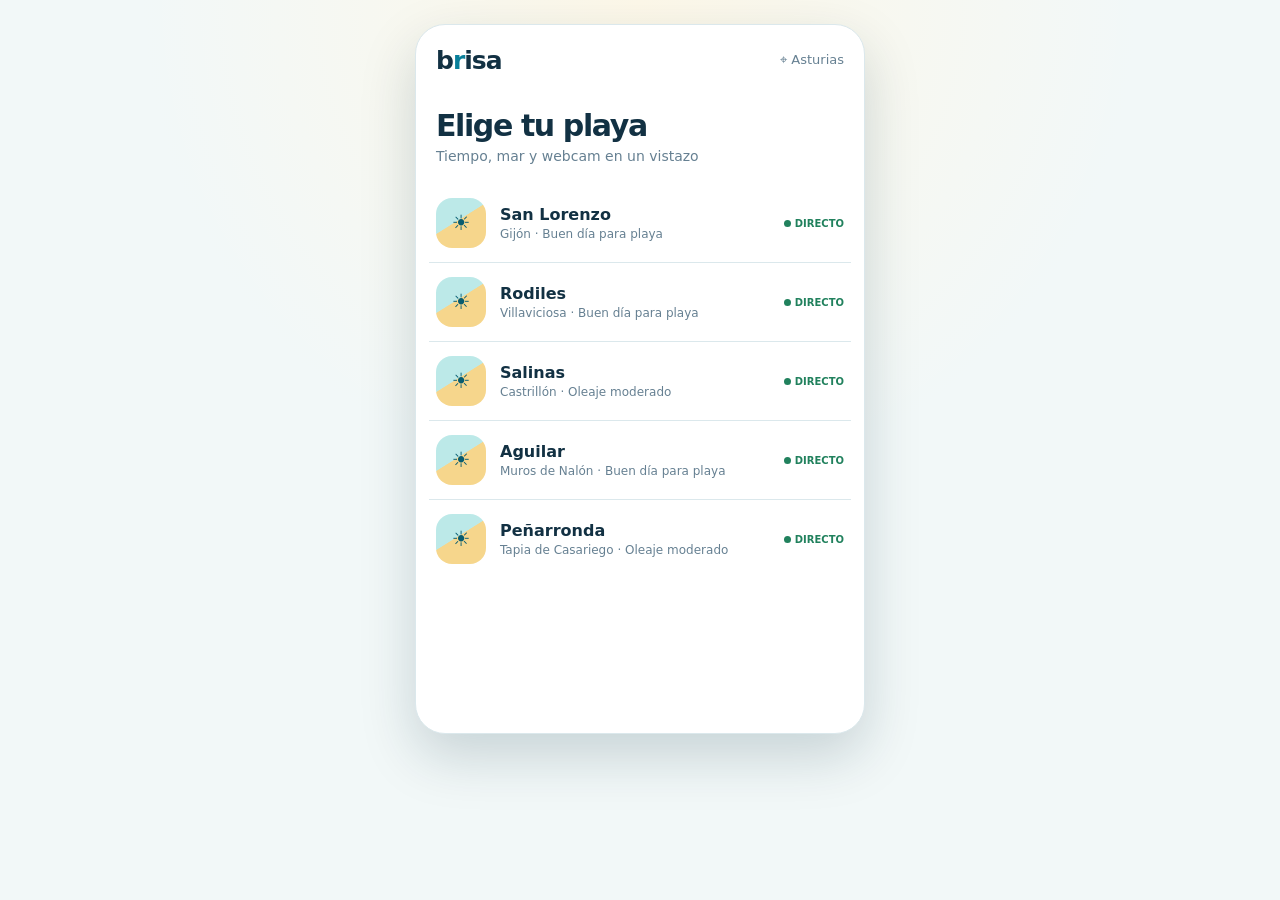
==== index.html @ 58b227d9 "Cargar cabecera sin fotos" ====
<!doctype html>
<html lang="es">
  <head>
    <meta charset="UTF-8" />
    <meta name="viewport" content="width=device-width, initial-scale=1" />
    <meta name="theme-color" content="#087f9a" />
    <title>Brisa · Playas de Asturias</title>
    <link rel="manifest" href="manifest.webmanifest" />
    <link rel="stylesheet" href="styles.css" />
    <link rel="stylesheet" href="hero-clean.css" />
    <link rel="stylesheet" href="hourly.css" />
    <link rel="stylesheet" href="daily.css" />
    <link rel="stylesheet" href="sunset.css" />
    <link rel="stylesheet" href="food.css" />
    <link rel="stylesheet" href="tides.css" />
    <link rel="stylesheet" href="surf-forecast.css" />
  </head>
  <body>
    <main class="app-shell">
      <header class="topbar">
        <a class="brand" href="#/playas" aria-label="Brisa, inicio">b<span>r</span>isa</a>
        <p>⌖ Asturias</p>
      </header>
      <div id="app" aria-live="polite"></div>
    </main>
    <script src="app.js"></script>
  </body>
</html>
---- styles.css ----
:root{color-scheme:light dark;--ink:light-dark(#123143,#e9f5fa);--muted:light-dark(#668092,#a9bfca);--paper:light-dark(#fff,#102431);--soft:light-dark(#f2f8f8,#17313d);--line:light-dark(#dbe8ec,#294755);--sea:#087f9a;--deep:#05677c;--sand:#f5d384;--success:#21815d;--caution:#a96516;font-family:ui-rounded,"SF Pro Rounded",system-ui,sans-serif;color:var(--ink);background:var(--soft)}*{box-sizing:border-box}body{margin:0;min-height:100dvh;padding:24px;background:radial-gradient(circle at top,light-dark(#fdf8e9,#18313d),transparent 45%),var(--soft)}button,a{font:inherit}.app-shell{width:min(100%,450px);min-height:710px;margin:auto;overflow:hidden;border:1px solid var(--line);border-radius:30px;background:var(--paper);box-shadow:0 22px 55px rgba(5,46,60,.18)}.topbar{height:70px;padding:0 20px;display:flex;align-items:center;justify-content:space-between}.brand{color:var(--ink);font-size:25px;font-weight:760;letter-spacing:-1px;text-decoration:none}.brand span{color:var(--sea)}.topbar p{margin:0;color:var(--muted);font-size:13px}.screen-heading{padding:16px 20px 10px}h1{margin:0;font-size:30px;letter-spacing:-1.4px;line-height:1}.screen-heading p{margin:7px 0 0;color:var(--muted);font-size:14px}.beach-list{padding:10px 13px 26px}.beach-row{display:grid;grid-template-columns:52px 1fr auto;gap:12px;align-items:center;width:100%;padding:14px 7px;color:var(--ink);background:transparent;border:0;border-bottom:1px solid var(--line);cursor:pointer;text-align:left}.beach-row:last-child{border:0}.beach-symbol{display:grid;width:50px;height:50px;place-items:center;border-radius:16px;color:#075c70;background:linear-gradient(148deg,#bce9e8 0 44%,#f6d68c 45%);font-size:21px}.beach-name{display:block;font-size:16px;font-weight:690}.beach-meta{display:block;margin-top:3px;color:var(--muted);font-size:12px}.live{color:var(--success);font-size:10px;font-weight:750;white-space:nowrap}.live:before{content:"";display:inline-block;width:7px;height:7px;margin-right:4px;border-radius:50%;background:var(--success)}.back{margin:4px 0 0;padding:11px 18px 6px;border:0;color:var(--sea);background:transparent;font-size:14px;font-weight:650;cursor:pointer}.hero{position:relative;min-height:230px;padding:18px 20px;overflow:hidden;background:linear-gradient(155deg,#9edbe3,#ddf3ef 53%,#f8e0a2 54%)}.hero:after{content:"";position:absolute;top:65px;left:39px;width:205px;height:42px;border-radius:50%;background:rgba(255,255,255,.78);box-shadow:115px 14px 0 rgba(255,255,255,.55)}.eyebrow,.hero h1,.status{position:relative;z-index:1}.eyebrow{margin:0 0 8px;color:var(--deep);font-size:12px;font-weight:750;letter-spacing:.3px}.status{display:inline-flex;align-items:center;gap:7px;margin-top:103px;padding:9px 12px;border-radius:99px;color:var(--ink);background:rgba(255,255,255,.9);font-size:13px;font-weight:670}.status:before{content:"";width:8px;height:8px;border-radius:50%;background:var(--success)}.status.caution:before{background:var(--caution)}.details{padding:17px 19px 29px}.webcam-link{display:block;padding:16px;border-radius:16px;color:#fff;background:linear-gradient(130deg,var(--sea),#1297ac);font-size:16px;font-weight:750;text-align:center;text-decoration:none;box-shadow:0 8px 18px rgba(8,127,154,.22)}.source-note{margin:8px 0 19px;color:var(--muted);font-size:11px;text-align:center}.quick-note{display:flex;gap:10px;align-items:flex-start;padding:13px;margin:0 0 20px;border-radius:15px;background:var(--soft);font-size:13px;line-height:1.35}.quick-note span{color:var(--sea);font-size:17px}.quick-note strong{display:block;margin-bottom:2px}.section-label{margin:0 0 9px;color:var(--muted);font-size:12px;font-weight:750;letter-spacing:.3px}.metrics{display:grid;grid-template-columns:repeat(2,1fr);border-top:1px solid var(--line);border-left:1px solid var(--line)}.metric{padding:13px;border-right:1px solid var(--line);border-bottom:1px solid var(--line)}.metric strong{display:block;font-size:17px;font-weight:700}.metric span{display:block;margin-top:3px;color:var(--muted);font-size:12px}.forecast{display:grid;grid-template-columns:repeat(4,1fr);overflow:hidden;margin-top:21px;border:1px solid var(--line);border-radius:16px}.hour{padding:12px 6px;border-right:1px solid var(--line);text-align:center}.hour:last-child{border:0}.hour time{display:block;color:var(--muted);font-size:11px}.hour b{display:block;margin:7px 0 4px;font-size:19px}.hour small{display:block;color:var(--muted);font-size:11px}.surf{margin-top:21px;padding:15px;border-radius:18px;background:linear-gradient(135deg,#075e75,#0b8ca1);color:#fff}.surf .section-label{color:#cceff1}.surf-grid{display:grid;grid-template-columns:repeat(3,1fr);gap:8px}.surf-grid strong{display:block;font-size:16px}.surf-grid span{display:block;margin-top:2px;font-size:11px;color:#d2f0f2}.surf p{margin:13px 0 0;font-size:12px;color:#e2f8f7}.practical{display:flex;flex-wrap:wrap;gap:7px;margin-top:20px}.practical span{padding:7px 9px;border-radius:99px;background:var(--soft);color:var(--muted);font-size:12px}.update{margin:18px 0 0;color:var(--muted);font-size:11px;text-align:center}@media(max-width:480px){body{padding:0}.app-shell{min-height:100dvh;border:0;border-radius:0;box-shadow:none}}
---- hero-clean.css ----
.hero{min-height:150px;padding:20px;color:#123143;background:linear-gradient(145deg,#c6e9e9,#edf4e5 68%,#f8e4bc)}
.hero:after{display:none}
.hero h1{font-size:32px}
.hero .status{margin-top:27px;color:#123143}
---- hourly.css ----
.forecast{display:flex;overflow-x:auto;overscroll-behavior-x:contain;margin:0 -1px;border:1px solid var(--line);border-radius:18px;scroll-snap-type:x mandatory;background:linear-gradient(135deg,#167b99,#48acc1);scrollbar-width:none}.forecast::-webkit-scrollbar{display:none}.hour{flex:0 0 69px;padding:13px 7px 12px;border-right:1px solid rgba(255,255,255,.22);text-align:center;scroll-snap-align:start}.hour:last-child{border:0}.hour time{display:block;color:#dcf7fb;font-size:11px;font-weight:700}.hour i{display:block;margin:9px 0 5px;color:#fff;font-size:21px;font-style:normal;line-height:1}.hour b{display:block;margin:0 0 5px;color:#fff;font-size:19px}.hour small{display:block;color:#d8f2f6;font-size:10px;white-space:nowrap}
---- daily.css ----
.daily-card{margin-top:18px;padding:16px 17px 12px;border-radius:19px;color:#f1fbff;background:linear-gradient(155deg,#1c5879,#123f67 72%,#102f55);box-shadow:0 10px 22px rgba(14,55,88,.16)}
.daily-heading{display:flex;align-items:center;gap:8px;padding-bottom:11px;border-bottom:1px solid rgba(255,255,255,.18)}
.daily-heading>span{color:#a9e2f2;font-size:17px}
.daily-heading h2{margin:0;font-size:13px;font-weight:750;letter-spacing:.2px}
.daily-list{min-height:48px}
.daily-row{display:grid;grid-template-columns:minmax(61px,1.1fr) 41px 29px minmax(70px,1.5fr) 29px;gap:5px;align-items:center;min-height:54px;border-bottom:1px solid rgba(255,255,255,.13)}
.daily-row:last-child{border-bottom:0}
.daily-day{overflow:hidden;font-size:13px;font-weight:690;text-overflow:ellipsis;white-space:nowrap;text-transform:capitalize}
.daily-sky{display:grid;justify-items:center;line-height:1}
.daily-icon{height:23px;color:#f9d687;font-size:20px;line-height:23px}
.daily-sky small{color:#9cdbf3;font-size:9px;font-weight:700}
.daily-low,.daily-high{font-size:15px;font-weight:690;text-align:center}
.daily-low{color:#b9d8e9}
.daily-track{position:relative;height:5px;border-radius:99px;background:rgba(255,255,255,.21)}
.daily-range{position:absolute;top:0;height:5px;border-radius:99px;background:linear-gradient(90deg,#8ccef3,#9ae7d4 48%,#ffdb81)}
.daily-source{margin:10px 0 0;color:#b9d9e8;font-size:10px;line-height:1.3}
.daily-source a{color:#e5f9ff;text-decoration:underline}
---- sunset.css ----
.sunset-card{margin-top:21px;padding:18px;border-radius:19px;color:#fff;background:linear-gradient(140deg,#293b69 0%,#a15f72 52%,#eaa56b 100%);box-shadow:0 10px 24px rgba(65,58,87,.17)}
.sunset-head{display:flex;align-items:center;gap:12px}.sunset-icon{display:grid;place-items:center;width:48px;height:48px;border-radius:15px;background:rgba(255,255,255,.17);color:#ffd59a;font-size:35px;line-height:1}.sunset-head small{display:block;color:#ffe7da;font-size:11px;font-weight:750;letter-spacing:.5px}.sunset-head strong{display:block;margin-top:2px;font-size:29px;line-height:1.1}
.sunset-outlook{display:flex;align-items:baseline;justify-content:space-between;gap:10px;margin-top:18px}.sunset-outlook strong{font-size:17px}.sunset-outlook span{font-size:12px;text-align:right;color:#fff0dd}.sunset-meter{height:7px;margin-top:11px;border-radius:99px;background:rgba(255,255,255,.25)}.sunset-meter span{display:block;height:100%;border-radius:99px;background:#ffe5a8}.sunset-meter .baja{width:25%}.sunset-meter .media{width:60%}.sunset-meter .alta{width:92%}.sunset-card p{margin:12px 0 0;font-size:12px;line-height:1.45;color:#fff9f1}.sunset-source{display:block;margin-top:10px;color:#ffeadf;font-size:10px}.sunset-source a{color:inherit;text-decoration:underline}
---- food.css ----
.food-section{margin-top:24px}.food-heading{display:flex;align-items:end;justify-content:space-between;gap:12px;margin-bottom:13px}.food-heading .section-label{margin-bottom:5px}.food-heading h2{margin:0;font-size:22px;line-height:1.08;letter-spacing:-.7px}.food-heading>span{display:grid;flex:none;place-items:center;min-width:29px;height:29px;padding:0 7px;border-radius:10px;color:#075e75;background:#dff2f3;font-size:13px;font-weight:750}.food-list{display:grid;gap:10px}.food-card{display:flex;gap:13px;padding:15px;border:1px solid var(--line);border-radius:18px;background:var(--paper);box-shadow:0 5px 16px rgba(5,46,60,.055)}.food-icon{display:grid;flex:none;place-items:center;width:45px;height:45px;border-radius:14px;color:#9a5a34;background:linear-gradient(135deg,#fff3d0,#f9c6a4);font-size:23px}.food-card:nth-child(3n+2) .food-icon{color:#087f9a;background:linear-gradient(135deg,#daf3f0,#b4e1e9)}.food-card:nth-child(3n) .food-icon{color:#7d6292;background:linear-gradient(135deg,#f3e8f7,#e1d4f1)}.food-content{min-width:0;flex:1}.food-kind{color:var(--sea);font-size:10px;font-weight:750;letter-spacing:.45px;text-transform:uppercase}.food-card h3{margin:3px 0 1px;font-size:17px;line-height:1.2}.food-place{margin:0;color:var(--muted);font-size:12px}.food-detail{margin:9px 0 12px;font-size:12px;line-height:1.4}.food-card a{display:inline-flex;align-items:center;min-height:34px;padding:7px 12px;border-radius:999px;color:#fff;background:var(--sea);font-size:12px;font-weight:750;text-decoration:none}.food-card a:focus-visible{outline:3px solid var(--sand);outline-offset:2px}.food-note{margin:11px 1px 0;color:var(--muted);font-size:11px;line-height:1.4}
---- tides.css ----
.tide-card{margin-top:22px;padding:17px;border:1px solid #c9e5ea;border-radius:19px;background:linear-gradient(150deg,#f1fcfb,#e7f3f6);color:#123143}.tide-heading{display:flex;align-items:center;gap:11px}.tide-heading>span{display:grid;place-items:center;width:45px;height:45px;border-radius:14px;color:#fff;background:#087f9a;font-size:29px;line-height:1}.tide-heading .section-label{margin:0 0 3px;color:#3e7f8e}.tide-heading h2{margin:0;font-size:21px;line-height:1.1;letter-spacing:-.6px}.tide-events{display:grid;grid-template-columns:repeat(2,minmax(0,1fr));gap:8px;margin-top:16px;color:#467887;font-size:12px}.tide-event{position:relative;display:grid;grid-template-columns:20px 1fr;align-items:center;column-gap:5px;min-height:68px;padding:10px;border:1px solid #d3e9ed;border-radius:14px;background:#fff}.tide-event.next{border-color:#58b0c0;box-shadow:0 0 0 1px #58b0c0}.tide-arrow{grid-row:1/3;color:#087f9a;font-size:23px;font-weight:800;line-height:1}.tide-event strong{grid-column:2;color:#123143;font-size:20px;line-height:1.1}.tide-event small{position:absolute;top:7px;right:8px;color:#087f9a;font-size:9px;font-weight:750}.water-row{display:flex;align-items:center;justify-content:space-between;gap:12px;margin-top:14px;padding:13px 2px 11px;border-top:1px solid #c9e5ea}.water-row>span{font-size:14px;font-weight:700}.water-row>span small{display:block;margin-top:2px;color:#668092;font-size:11px;font-weight:400}.water-row strong{white-space:nowrap;color:#087f9a;font-size:28px;letter-spacing:-1px}.water-row strong small{font-size:14px}.tide-source{margin:5px 1px 0;color:#668092;font-size:10px;line-height:1.4}.tide-source a{color:#05677c;text-decoration:underline}@media(prefers-color-scheme:dark){.tide-card{border-color:#345763;background:linear-gradient(150deg,#173943,#1d3544);color:#e9f5fa}.tide-event{border-color:#345763;background:#102431}.tide-event strong{color:#e9f5fa}.water-row{border-color:#345763}.tide-source{color:#a9bfca}.tide-source a{color:#8dd6e2}}
---- surf-forecast.css ----
.surf-panel{margin-top:22px;padding:18px 0 16px;border-radius:20px;color:#fff;background:linear-gradient(150deg,#063f57,#087f9a 68%,#18a6b7);box-shadow:0 12px 24px rgba(3,76,98,.18);overflow:hidden}.surf-top,.surf-main,.surf-chart-label,.surf-note{margin-left:17px;margin-right:17px}.surf-top{display:flex;justify-content:space-between;align-items:center}.surf-top .section-label{margin:0 0 4px;color:#bcebf0}.surf-top h2{margin:0;font-size:22px;line-height:1.1;letter-spacing:-.6px}.surf-top>span{font-size:37px;line-height:1;color:#bcebf0}.surf-main{display:flex;align-items:end;justify-content:space-between;gap:12px;margin-top:18px}.surf-main>div:first-child>strong{display:block;font-size:42px;line-height:1;letter-spacing:-2px;white-space:nowrap}.surf-main>div:first-child>small{display:block;margin-top:5px;color:#d6f2f5;font-size:11px}.surf-facts{display:grid;gap:4px;min-width:128px}.surf-facts span{display:flex;justify-content:space-between;gap:9px;color:#c9edf0;font-size:11px}.surf-facts strong{color:#fff;font-size:11px}.surf-chart-label{margin-top:22px;margin-bottom:9px;color:#c9edf0;font-size:10px;font-weight:750;letter-spacing:.3px}.surf-hours{display:flex;gap:3px;min-height:118px;padding:0 13px 8px;overflow-x:auto;overscroll-behavior-x:contain;scroll-snap-type:x proximity;scrollbar-width:none}.surf-hours::-webkit-scrollbar{display:none}.surf-hour{display:flex;flex:0 0 46px;flex-direction:column;align-items:center;justify-content:end;gap:5px;padding:7px 3px;color:#d8f2f5;border:1px solid transparent;border-radius:12px;background:transparent;cursor:pointer;scroll-snap-align:center}.surf-hour.selected{border-color:rgba(255,255,255,.45);background:rgba(255,255,255,.16)}.surf-hour time{font-size:10px}.surf-bar{display:flex;align-items:end;justify-content:center;width:28px;height:64px}.surf-bar>span{display:block;width:18px;min-height:12px;border-radius:6px 6px 3px 3px;background:linear-gradient(#a8f1e7,#54cbd7)}.surf-hour.selected .surf-bar>span{background:linear-gradient(#ffeab6,#ffb76c)}.surf-hour strong{font-size:11px}.surf-hour:focus-visible{outline:2px solid #ffeab6;outline-offset:2px}.surf-note{margin-top:9px;margin-bottom:0;color:#d2edf0;font-size:10px;line-height:1.4}.surf-note a{color:#fff;text-decoration:underline}
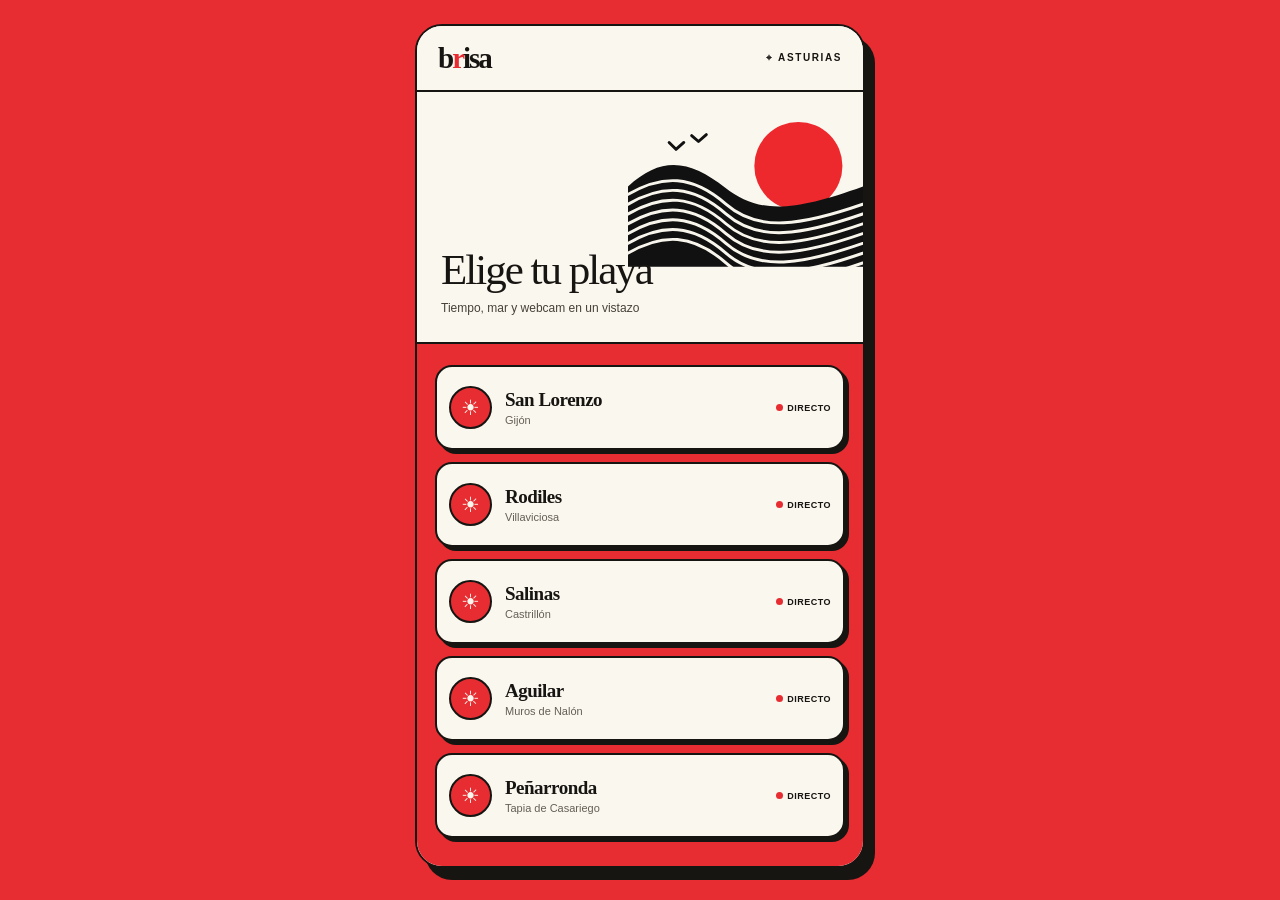
==== commit c430ac0d: "Aplicar nuevo tema de Brisa" ====
--- a/index.html
+++ b/index.html
@@ -3,7 +3,7 @@
   <head>
     <meta charset="UTF-8" />
     <meta name="viewport" content="width=device-width, initial-scale=1" />
-    <meta name="theme-color" content="#087f9a" />
+    <meta name="theme-color" content="#faf7ee" />
     <title>Brisa · Playas de Asturias</title>
     <link rel="manifest" href="manifest.webmanifest" />
     <link rel="stylesheet" href="styles.css" />
@@ -14,6 +14,7 @@
     <link rel="stylesheet" href="food.css" />
     <link rel="stylesheet" href="tides.css" />
     <link rel="stylesheet" href="surf-forecast.css" />
+    <link rel="stylesheet" href="editorial.css" />
   </head>
   <body>
     <main class="app-shell">
--- a/hero-clean.css
+++ b/hero-clean.css
@@ -2,3 +2,10 @@
 .hero:after{display:none}
 .hero h1{font-size:32px}
 .hero .status{margin-top:27px;color:#123143}
+.hero-live{position:relative;z-index:1;margin-top:16px;overflow:hidden;border-radius:16px;background:#092c3b;box-shadow:0 10px 22px rgba(6,48,65,.2)}
+.hero-live-frame{position:relative;width:100%;aspect-ratio:4/3;background:#092c3b}
+.hero-live-frame iframe{position:absolute;inset:0;width:100%;height:100%;border:0}
+.hero-live-foot{display:flex;justify-content:space-between;align-items:center;gap:8px;padding:10px 12px;color:#fff;font-size:11px}
+.hero-live-foot span{display:inline-flex;align-items:center;gap:6px;font-weight:700}
+.hero-live-foot i{width:7px;height:7px;border-radius:50%;background:#ef5757;box-shadow:0 0 0 3px rgba(239,87,87,.22)}
+.hero-live-foot a{color:#b6e8f0;text-decoration:underline;white-space:nowrap}
--- a/hourly.css
+++ b/hourly.css
@@ -1 +1,6 @@
 .forecast{display:flex;overflow-x:auto;overscroll-behavior-x:contain;margin:0 -1px;border:1px solid var(--line);border-radius:18px;scroll-snap-type:x mandatory;background:linear-gradient(135deg,#167b99,#48acc1);scrollbar-width:none}.forecast::-webkit-scrollbar{display:none}.hour{flex:0 0 69px;padding:13px 7px 12px;border-right:1px solid rgba(255,255,255,.22);text-align:center;scroll-snap-align:start}.hour:last-child{border:0}.hour time{display:block;color:#dcf7fb;font-size:11px;font-weight:700}.hour i{display:block;margin:9px 0 5px;color:#fff;font-size:21px;font-style:normal;line-height:1}.hour b{display:block;margin:0 0 5px;color:#fff;font-size:19px}.hour small{display:block;color:#d8f2f6;font-size:10px;white-space:nowrap}
+.forecast{min-height:108px}
+.hour{flex-basis:76px}
+.hour small{line-height:1.35}
+.hourly-source{margin:7px 0 18px;color:var(--muted);font-size:10px;line-height:1.3}
+.hourly-source a{color:var(--sea)}
--- a/editorial.css
+++ b/editorial.css
@@ -0,0 +1,136 @@
+:root {
+  color-scheme: light;
+  --ink: #171512;
+  --muted: #655f56;
+  --paper: #faf7ee;
+  --soft: #f2ecdf;
+  --line: #d6cec0;
+  --sea: #e72c32;
+  --deep: #171512;
+  --sand: #fff1d6;
+  --success: #171512;
+  --caution: #e72c32;
+  font-family: "Helvetica Neue", Arial, sans-serif;
+  color: var(--ink);
+  background: #e72c32;
+}
+body { background: #e72c32; }
+.app-shell { border: 2px solid #171512; border-radius: 27px; background: var(--paper); box-shadow: 10px 12px 0 #171512; }
+.topbar { height: 66px; padding: 0 21px; border-bottom: 2px solid #171512; background: var(--paper); }
+.brand { color: #171512; font-family: Georgia, "Times New Roman", serif; font-size: 29px; font-weight: 700; letter-spacing: -2px; }
+.brand span { color: #e72c32; }
+.topbar p { color: #171512; font-size: 10px; font-weight: 800; letter-spacing: 1.6px; text-transform: uppercase; }
+
+/* Portada: mucho aire, una ilustración de costa y tarjetas sobre rojo. */
+.screen-heading { position: relative; display: flex; flex-direction: column; justify-content: flex-end; min-height: 250px; padding: 25px 24px 27px; overflow: hidden; background: var(--paper); }
+.screen-heading::after { content: ""; position: absolute; top: 18px; right: 0; width: 235px; height: 157px; background: url("coast-lines.svg") center / contain no-repeat; }
+.screen-heading h1 { position: relative; z-index: 1; max-width: 300px; font-family: Georgia, "Times New Roman", serif; font-size: 43px; font-weight: 400; line-height: .98; letter-spacing: -2px; }
+.screen-heading p { position: relative; z-index: 1; margin-top: 10px; color: #474039; font-size: 12px; }
+.beach-list { display: grid; gap: 12px; padding: 21px 18px 28px; border-top: 2px solid #171512; background: #e72c32; }
+.beach-row { grid-template-columns: 45px 1fr auto; gap: 11px; min-height: 85px; padding: 13px 12px; border: 2px solid #171512; border-radius: 17px; color: #171512; background: var(--paper); box-shadow: 4px 4px 0 #171512; transition: transform .15s ease, box-shadow .15s ease; }
+.beach-row:last-child { border: 2px solid #171512; }
+.beach-row:hover { transform: translate(-2px,-2px); box-shadow: 6px 6px 0 #171512; }
+.beach-symbol { width: 43px; height: 43px; border: 2px solid #171512; border-radius: 50%; color: var(--paper); background: #e72c32; font-size: 21px; }
+.beach-name { font-family: Georgia, "Times New Roman", serif; font-size: 19px; font-weight: 700; letter-spacing: -.5px; }
+.beach-meta { color: #655f56; font-size: 11px; }
+.live { color: #171512; font-size: 9px; letter-spacing: .5px; }
+.live::before { background: #e72c32; }
+
+/* Cabecera de la playa: tipografía editorial y webcam protagonista. */
+.back { width: 100%; margin: 0; padding: 14px 20px; border-bottom: 1px solid #d6cec0; color: #171512; font-size: 12px; font-weight: 800; letter-spacing: .2px; text-align: left; }
+.hero { min-height: 0; padding: 23px 20px 21px; border-bottom: 2px solid #171512; color: #171512; background: var(--paper); }
+.hero::before { content: ""; position: absolute; top: 12px; right: 13px; width: 104px; height: 70px; opacity: .9; background: url("coast-lines.svg") center / contain no-repeat; }
+.hero::after { display: none; }
+.eyebrow { color: #e72c32; font-size: 10px; font-weight: 800; letter-spacing: 1.5px; }
+.hero h1 { max-width: 76%; font-family: Georgia, "Times New Roman", serif; font-size: 39px; font-weight: 400; line-height: 1; letter-spacing: -1.7px; }
+.hero .status { margin-top: 17px; padding: 8px 11px; border: 1px solid #171512; color: #171512; background: #f3ebde; font-size: 11px; font-weight: 800; }
+.hero .status::before { background: #e72c32; }
+.hero-live { margin-top: 18px; border: 2px solid #171512; border-radius: 11px; background: #171512; box-shadow: 5px 5px 0 #e72c32; }
+.hero-live-frame { background: #171512; }
+.hero-live-foot { padding: 10px 11px; color: var(--paper); background: #171512; font-size: 10px; }
+.hero-live-foot i { background: #e72c32; box-shadow: 0 0 0 3px rgba(231,44,50,.25); }
+.hero-live-foot a { color: var(--paper); }
+.details { padding: 22px 18px 30px; background: var(--paper); }
+.section-label { color: #e72c32; font-size: 10px; font-weight: 850; letter-spacing: 1.3px; }
+
+/* Tiempo por horas y por días. */
+.forecast { min-height: 111px; border: 2px solid #171512; border-radius: 11px; color: var(--paper); background: #171512; }
+.hour { border-right: 1px solid #5d5850; }
+.hour:last-child { border-right: 0; }
+.hour time,.hour small { color: #ded9cc; }
+.hour i { color: #f4484d; }
+.hour b { color: var(--paper); font-family: Georgia, "Times New Roman", serif; font-size: 22px; font-weight: 400; }
+.hourly-source { color: #655f56; }
+.hourly-source a { color: #171512; text-decoration: underline; }
+.daily-card { margin-top: 16px; padding: 17px 15px 11px; border: 2px solid #171512; border-radius: 12px; color: #171512; background: #fffdf7; box-shadow: 4px 4px 0 #171512; }
+.daily-heading { border-bottom: 2px solid #171512; }
+.daily-heading>span { color: #e72c32; }
+.daily-heading h2 { font-family: Georgia, "Times New Roman", serif; font-size: 20px; font-weight: 400; letter-spacing: -.4px; }
+.daily-row { min-height: 55px; border-bottom-color: #ded6c9; }
+.daily-day,.daily-low,.daily-high { color: #171512; }
+.daily-day { font-size: 12px; }
+.daily-low { color: #716b62; }
+.daily-icon { color: #e72c32; }
+.daily-sky small { color: #a62127; }
+.daily-track { background: #e2d9ca; }
+.daily-range { background: linear-gradient(90deg,#171512 0%,#e72c32 70%,#ff8580 100%); }
+.daily-source { color: #655f56; }
+.daily-source a { color: #171512; }
+
+/* Tarjetas de información, mareas y puesta de sol. */
+.quick-note { border: 1px solid #171512; border-radius: 11px; color: #171512; background: #fffdf7; }
+.quick-note span { color: #e72c32; }
+.practical span { border: 1px solid #171512; border-radius: 5px; color: #171512; background: #f3ebde; font-size: 11px; }
+.tide-card { margin-top: 24px; border: 2px solid #171512; border-radius: 12px; color: #171512; background: #fffdf7; }
+.tide-heading>span { border: 1px solid #171512; border-radius: 50%; color: #fffdf7; background: #e72c32; }
+.tide-heading .section-label { color: #e72c32; }
+.tide-heading h2 { font-family: Georgia, "Times New Roman", serif; font-size: 25px; font-weight: 400; letter-spacing: -.7px; }
+.tide-events { color: #655f56; }
+.tide-event { border: 1px solid #171512; border-radius: 8px; background: #fffdf7; }
+.tide-event.next { border-color: #e72c32; box-shadow: 0 0 0 1px #e72c32; }
+.tide-event strong { color: #171512; font-family: Georgia, "Times New Roman", serif; }
+.tide-arrow,.tide-event small,.water-row strong { color: #e72c32; }
+.water-row { border-top-color: #171512; }
+.water-row>span small,.tide-source { color: #655f56; }
+.tide-source a { color: #171512; }
+.sunset-card { border: 2px solid #171512; border-radius: 12px; color: var(--paper); background: #e72c32; box-shadow: 5px 5px 0 #171512; }
+.sunset-icon { border: 1px solid #171512; border-radius: 50%; color: var(--paper); background: #171512; }
+.sunset-head small,.sunset-outlook span,.sunset-source { color: #fff1e4; }
+.sunset-head strong { font-family: Georgia, "Times New Roman", serif; font-weight: 400; }
+.sunset-card p { color: #fff9ef; }
+.sunset-meter { background: rgba(23,21,18,.35); }
+.sunset-meter span { background: #171512; }
+
+/* Surf: panel negro con gráfica roja. */
+.surf-panel { border: 2px solid #171512; border-radius: 12px; color: var(--paper); background: #171512; box-shadow: 5px 5px 0 #e72c32; }
+.surf-top .section-label { color: #f4484d; }
+.surf-top h2 { font-family: Georgia, "Times New Roman", serif; font-size: 27px; font-weight: 400; letter-spacing: -.5px; }
+.surf-top>span { color: #f4484d; }
+.surf-main>div:first-child>strong { font-family: Georgia, "Times New Roman", serif; font-weight: 400; }
+.surf-main>div:first-child>small,.surf-facts span,.surf-chart-label,.surf-note { color: #e5ddce; }
+.surf-facts strong { color: var(--paper); }
+.surf-hour { color: #e5ddce; }
+.surf-hour.selected { border-color: #f4484d; background: rgba(231,44,50,.2); }
+.surf-bar>span { background: #e72c32; }
+.surf-hour.selected .surf-bar>span { background: #fff0db; }
+.surf-hour:focus-visible { outline-color: #f4484d; }
+.surf-note a { color: var(--paper); }
+
+/* Locales y notas prácticas. */
+.food-heading h2 { font-family: Georgia, "Times New Roman", serif; font-size: 28px; font-weight: 400; letter-spacing: -.8px; }
+.food-heading>span { border: 1px solid #171512; border-radius: 50%; color: var(--paper); background: #e72c32; }
+.food-list { gap: 11px; }
+.food-card { border: 1px solid #171512; border-radius: 11px; background: #fffdf7; box-shadow: 3px 3px 0 #171512; }
+.food-icon,.food-card:nth-child(3n+2) .food-icon,.food-card:nth-child(3n) .food-icon { border: 1px solid #171512; border-radius: 50%; color: var(--paper); background: #e72c32; }
+.food-kind { color: #b92129; }
+.food-card h3 { font-family: Georgia, "Times New Roman", serif; font-size: 20px; font-weight: 700; }
+.food-place,.food-note { color: #655f56; }
+.food-detail { color: #171512; }
+.food-card a { border: 1px solid #171512; border-radius: 6px; color: var(--paper); background: #171512; }
+.food-card a:hover { background: #e72c32; }
+.update { color: #655f56; }
+button:focus-visible,a:focus-visible { outline: 3px solid #e72c32; outline-offset: 3px; }
+@media (max-width: 480px) {
+  body { padding: 0; background: var(--paper); }
+  .app-shell { min-height: 100dvh; border: 0; border-radius: 0; box-shadow: none; }
+}
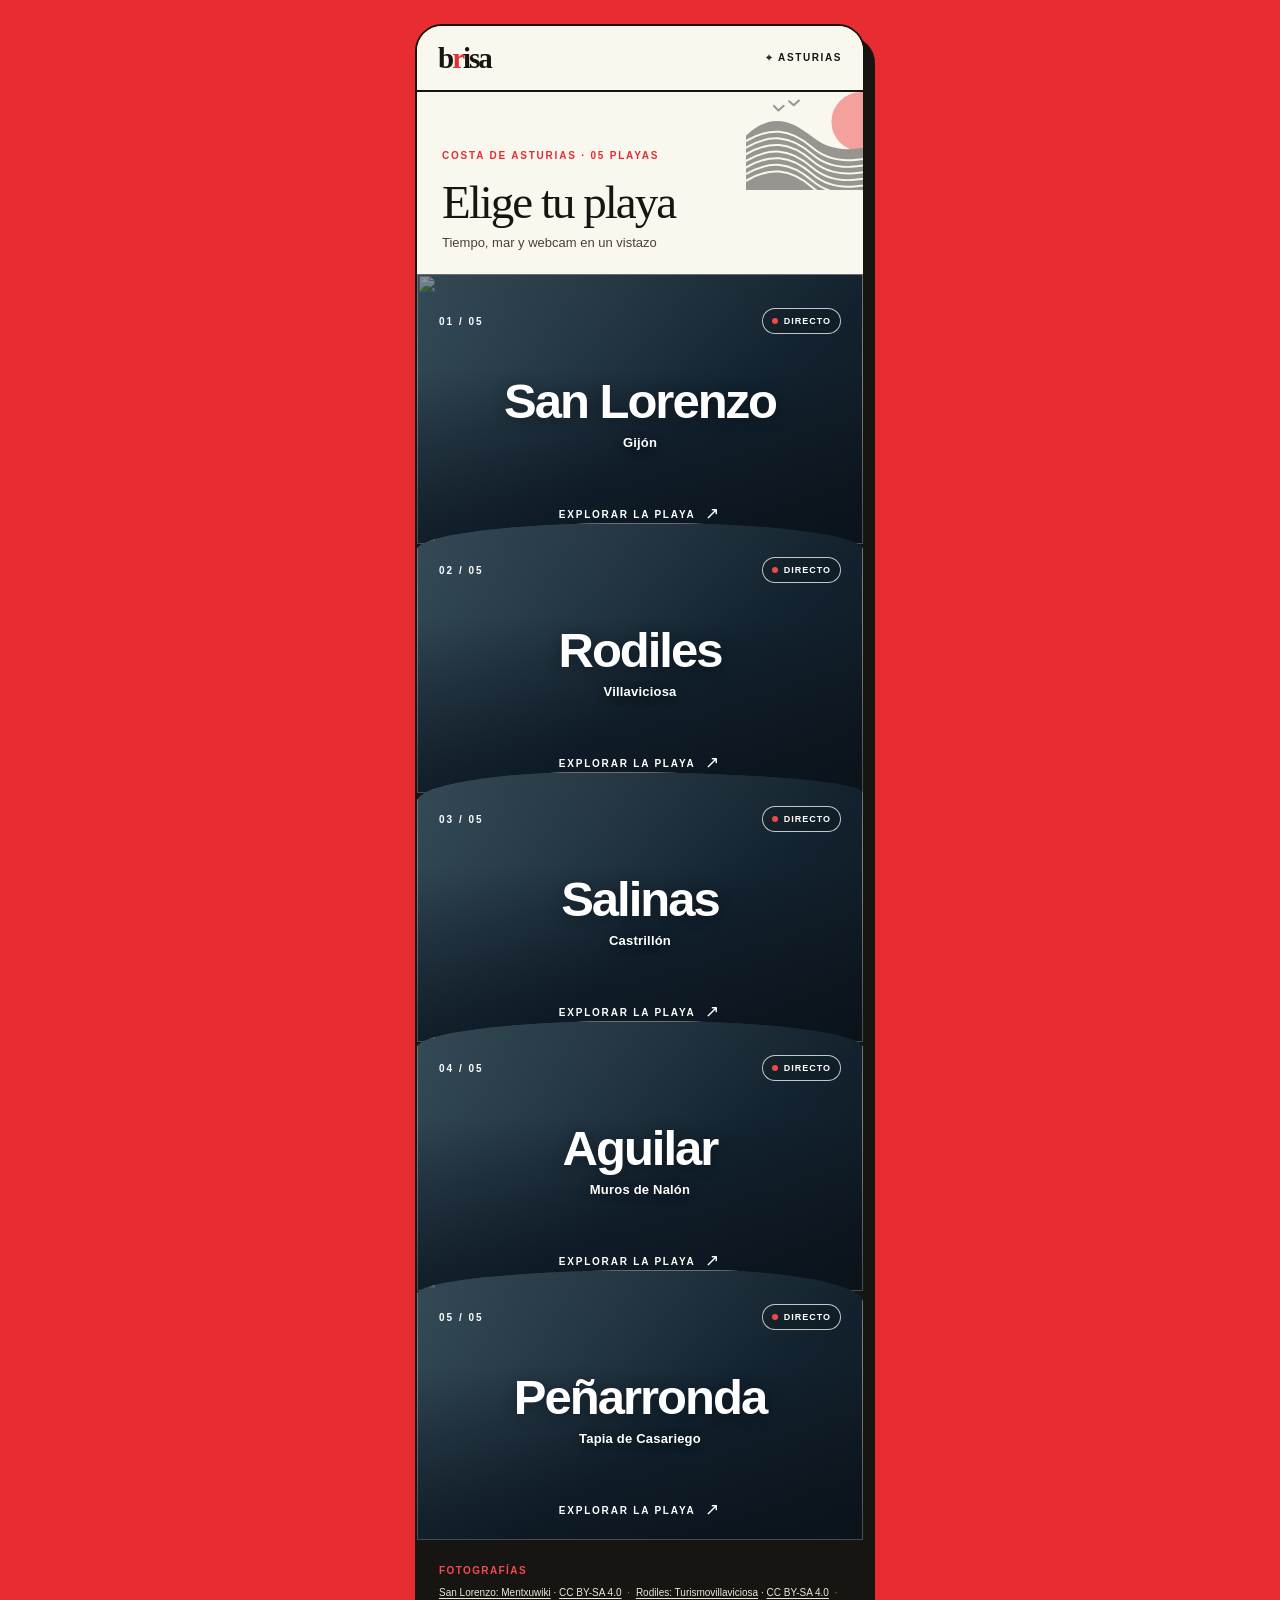
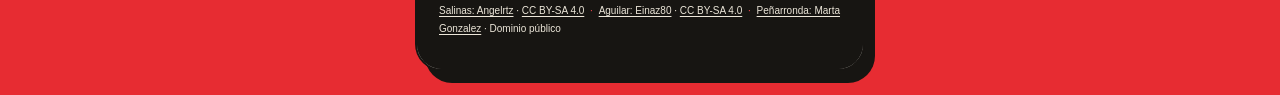
==== commit 2d2a8f02: "Rediseñar portada de playas con fotografías y créditos" ====
--- a/index.html
+++ b/index.html
@@ -15,6 +15,7 @@
     <link rel="stylesheet" href="tides.css" />
     <link rel="stylesheet" href="surf-forecast.css" />
     <link rel="stylesheet" href="editorial.css" />
+    <link rel="stylesheet" href="home.css" />
   </head>
   <body>
     <main class="app-shell">
--- a/home.css
+++ b/home.css
@@ -0,0 +1,62 @@
+/* Portada de playas: capas fotográficas inspiradas en la referencia. */
+.home-screen { background: #171512; }
+.home-screen .screen-heading {
+  min-height: 182px;
+  padding: 26px 25px 24px;
+  border-bottom: 0;
+  background: #faf7ee;
+}
+.home-screen .screen-heading::after { width: 160px; height: 106px; top: -8px; right: -42px; opacity: .42; }
+.home-kicker { position: relative; z-index: 1; margin-bottom: 18px; color: #e72c32; font-size: 10px; font-weight: 850; letter-spacing: 1.8px; }
+.home-screen .screen-heading h1 { font-size: clamp(37px, 10vw, 47px); }
+.home-screen .screen-heading p { font-size: 13px; }
+.home-screen .beach-list { display: block; padding: 0; border: 0; background: #171512; }
+.home-screen .beach-row,
+.home-screen .beach-row:last-child {
+  position: relative;
+  display: block;
+  width: 100%;
+  height: clamp(220px, 61vw, 270px);
+  min-height: 0;
+  margin: 0;
+  padding: 0;
+  overflow: hidden;
+  isolation: isolate;
+  border: 0;
+  border-radius: 0;
+  color: #fff;
+  background: linear-gradient(145deg, #59798a, #182c3c 58%, #101820);
+  box-shadow: none;
+  text-align: center;
+  cursor: pointer;
+  transition: none;
+}
+.home-screen .beach-row + .beach-row,
+.home-screen .beach-row:last-child { margin-top: -21px; border-radius: 48% 48% 0 0 / 10% 10% 0 0; }
+.home-screen .beach-row:nth-child(3) { border-radius: 40% 58% 0 0 / 11% 8% 0 0; }
+.home-screen .beach-row:nth-child(5) { border-radius: 55% 38% 0 0 / 9% 12% 0 0; }
+.home-screen .beach-row:hover { transform: none; box-shadow: none; }
+.beach-photo,
+.beach-shade { position: absolute; inset: 0; width: 100%; height: 100%; }
+.beach-photo { z-index: -2; object-fit: cover; object-position: center 47%; transition: transform .45s ease; }
+.home-screen .beach-row:nth-child(2) .beach-photo { object-position: center 55%; }
+.home-screen .beach-row:nth-child(4) .beach-photo { object-position: center 51%; }
+.home-screen .beach-row:hover .beach-photo { transform: scale(1.045); }
+.beach-shade { z-index: -1; background: linear-gradient(180deg, rgba(10,19,25,.47), rgba(9,18,25,.36) 35%, rgba(8,15,23,.66) 100%); }
+.beach-card-top { position: absolute; top: 34px; right: 22px; left: 22px; display: flex; align-items: center; justify-content: space-between; }
+.beach-number { font-size: 10px; font-weight: 850; letter-spacing: 2px; }
+.home-screen .live { display: inline-flex; align-items: center; padding: 7px 9px; border: 1px solid rgba(255,255,255,.75); border-radius: 99px; color: #fff; background: rgba(12,22,25,.25); font-size: 9px; font-weight: 800; letter-spacing: 1px; }
+.home-screen .live::before { width: 6px; height: 6px; margin-right: 6px; background: #f0474b; }
+.beach-card-center { position: absolute; top: 52%; right: 15px; left: 15px; transform: translateY(-50%); }
+.home-screen .beach-name { display: block; font-family: "Helvetica Neue", Arial, sans-serif; font-size: clamp(34px, 10vw, 49px); font-weight: 800; line-height: .95; letter-spacing: -2px; text-shadow: 0 2px 14px rgba(0,0,0,.35); }
+.home-screen .beach-meta { display: block; margin-top: 10px; color: #fff; font-size: 13px; font-weight: 650; letter-spacing: .2px; text-shadow: 0 1px 8px rgba(0,0,0,.55); }
+.beach-card-bottom { position: absolute; right: 0; bottom: 24px; left: 0; display: inline-flex; gap: 10px; align-items: center; justify-content: center; font-size: 10px; font-weight: 800; letter-spacing: 1.8px; }
+.beach-card-bottom span { font-size: 17px; font-weight: 400; line-height: .6; }
+.home-credits { padding: 25px 22px 31px; color: #ece6d9; background: #171512; }
+.home-credits strong { display: block; margin-bottom: 8px; color: #f34a50; font-size: 10px; letter-spacing: 1.4px; text-transform: uppercase; }
+.home-credits p { margin: 0; font-size: 10px; line-height: 1.8; }
+.home-credits a { color: #ece6d9; text-underline-offset: 2px; }
+.home-credits span { padding: 0 3px; color: #f34a50; }
+.home-credits .photo-credit { padding: 0; color: #ece6d9; }
+.home-screen .beach-row:focus-visible { outline: 3px solid #fff; outline-offset: -6px; }
+@media (prefers-reduced-motion: reduce) { .beach-photo { transition: none; } }
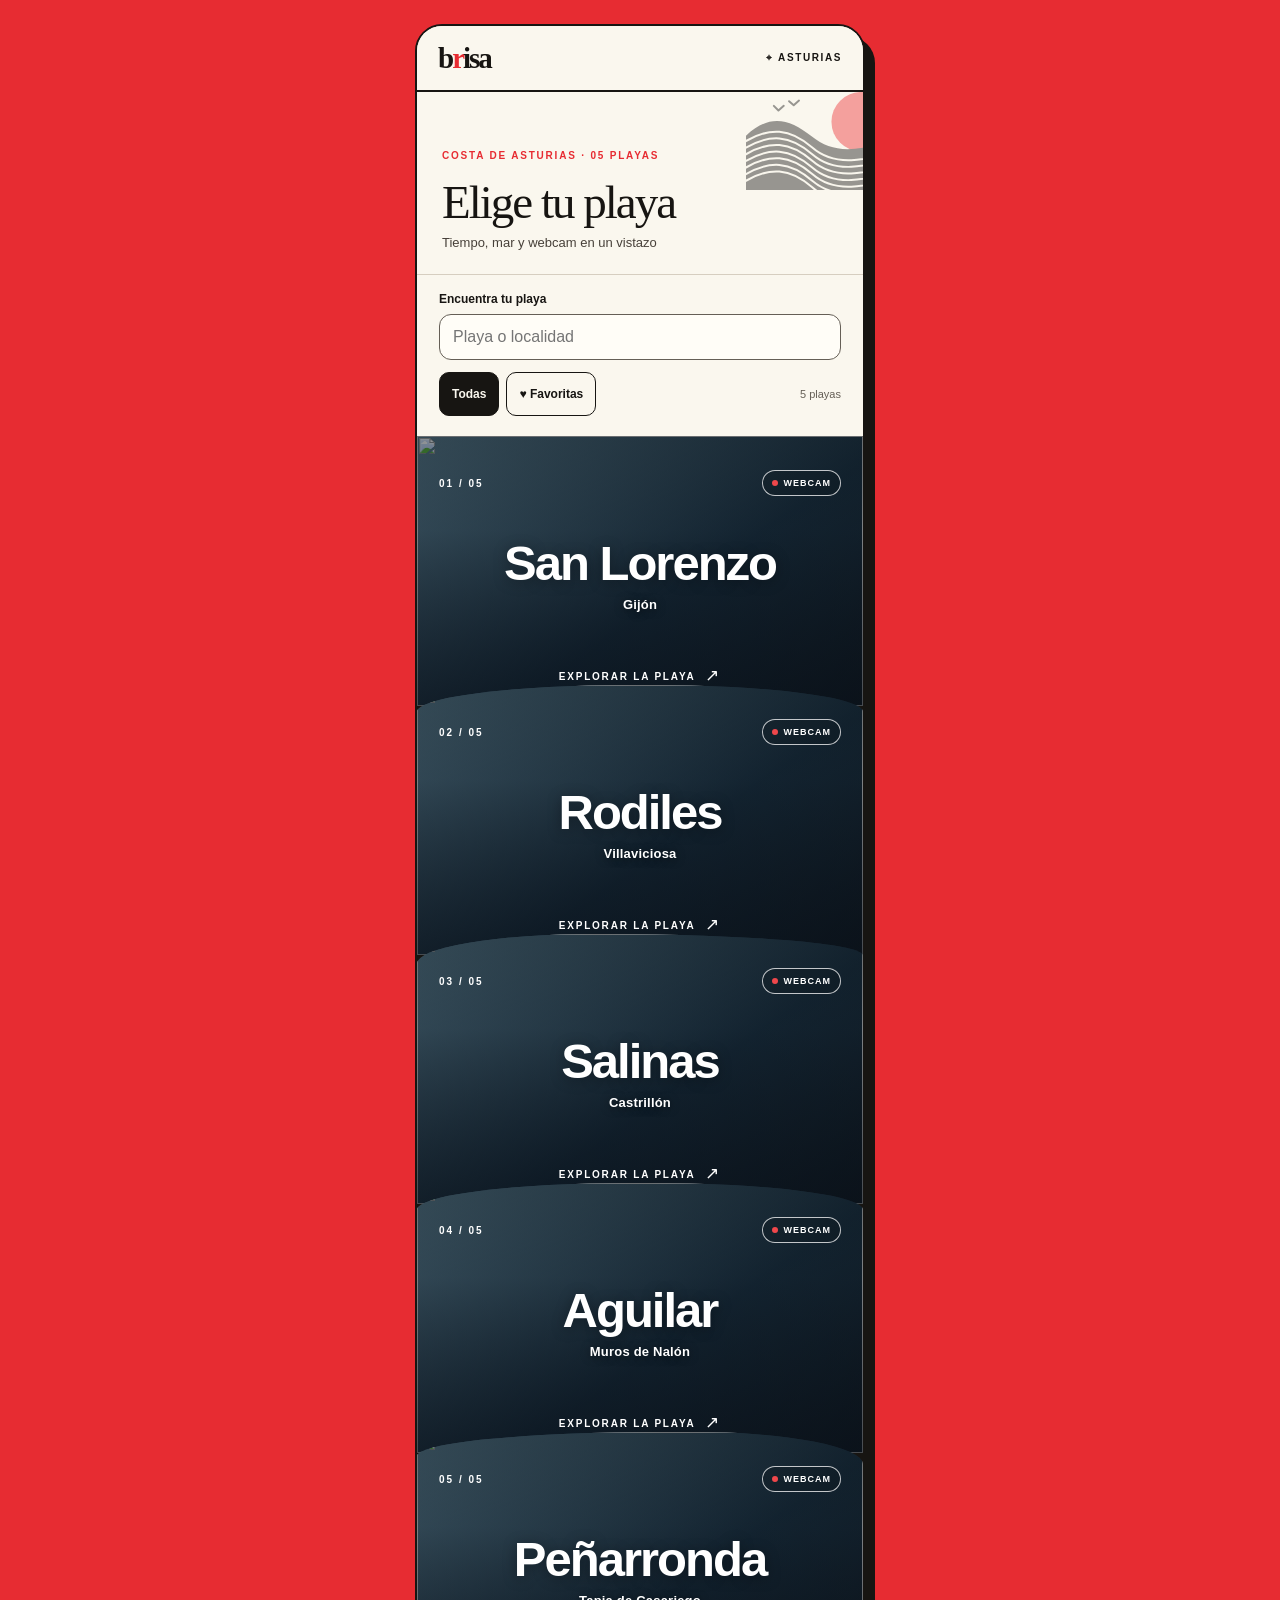
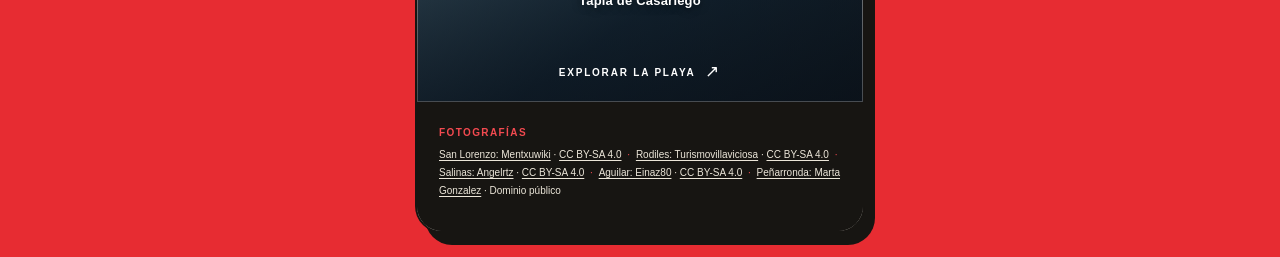
==== commit d059975c: "Mejorar navegación, búsqueda, favoritas y estados de previsión" ====
--- a/index.html
+++ b/index.html
@@ -16,6 +16,7 @@
     <link rel="stylesheet" href="surf-forecast.css" />
     <link rel="stylesheet" href="editorial.css" />
     <link rel="stylesheet" href="home.css" />
+    <link rel="stylesheet" href="experience.css" />
   </head>
   <body>
     <main class="app-shell">
@@ -25,6 +26,7 @@
       </header>
       <div id="app" aria-live="polite"></div>
     </main>
+    <script src="experience.js"></script>
     <script src="app.js"></script>
   </body>
 </html>
--- a/experience.css
+++ b/experience.css
@@ -0,0 +1,29 @@
+[hidden] { display: none !important; }
+.home-tools { padding: 17px 22px 20px; color: var(--ink); background: var(--paper); border-top: 1px solid var(--line); }
+.home-tools label { display: block; font-size: 12px; font-weight: 700; margin-bottom: 8px; }
+.home-tools input,.share-fallback input { width: 100%; min-height: 46px; padding: 11px 13px; border: 1px solid #655f56; border-radius: 12px; color: var(--ink); background: #fffdf7; font: inherit; font-size: 16px; }
+.home-filters { display: flex; align-items: center; gap: 7px; margin-top: 12px; }
+.home-filters button,.beach-actions button,.beach-actions a,.refresh-row button,.empty-results button { min-height: 44px; padding: 10px 12px; border: 1px solid var(--ink); border-radius: 10px; font: inherit; font-size: 12px; font-weight: 700; color: var(--ink); background: var(--paper); cursor: pointer; text-decoration: none; }
+.home-filters [aria-pressed="true"],.beach-actions [aria-pressed="true"] { background: var(--ink); color: var(--paper); }
+#result-count { margin-left: auto; color: var(--muted); font-size: 11px; }
+.home-screen .beach-row.first-visible { margin-top: 0; border-radius: 0; }
+.empty-results { padding: 35px 24px; color: var(--paper); text-align: center; }
+.empty-results p { font-size: 14px; line-height: 1.5; }
+.beach-actions { display: flex; gap: 6px; flex-wrap: wrap; margin-top: 18px; }
+.beach-actions>* { display: inline-flex; justify-content: center; align-items: center; flex: 1 1 auto; }
+.section-shortcuts { position: sticky; top: 0; z-index: 5; display: flex; gap: 5px; padding: 9px 12px; overflow-x: auto; background: var(--paper); border-bottom: 1px solid var(--line); scrollbar-width: thin; }
+.section-shortcuts button { flex: 0 0 auto; padding: 10px 12px; min-height: 44px; border: 1px solid var(--line); border-radius: 99px; color: var(--ink); background: #fffdf7; font: inherit; font-size: 12px; font-weight: 700; cursor: pointer; }
+.hero-live,.forecast,.tide-card,.surf-panel,.sunset-card,.food-section { scroll-margin-top: 80px; }
+.camera-help { margin: 0; padding: 9px 11px; color: #e5ddce; background: #171512; font-size: 11px; line-height: 1.5; }
+.refresh-row { display: flex; justify-content: space-between; align-items: center; gap: 10px; margin-bottom: 20px; }
+.refresh-row span { max-width: 180px; color: var(--muted); font-size: 11px; line-height: 1.5; }
+.refresh-row button { flex-shrink: 0; }
+.refresh-row button:disabled { opacity: .6; cursor: wait; }
+.food-card .maps-link { display: inline-block; margin: 8px 0 0 4px; background: var(--paper); color: var(--ink); }
+.food-card a { min-height: 44px; display: inline-flex; align-items: center; }
+.connection-note { margin: 0; padding: 12px 20px; font-size: 13px; color: var(--paper); background: #171512; }
+.app-message { position: fixed; left: 50%; bottom: max(18px, env(safe-area-inset-bottom)); z-index: 20; width: min(90%, 400px); transform: translateX(-50%); border-radius: 12px; padding: 12px 16px; color: #fff; background: #171512; box-shadow: 0 3px 15px #0003; font-size: 13px; pointer-events: none; }
+.app-message:empty { display: none; }
+.share-fallback { display: block; margin-top: 14px; font-size: 12px; }
+input:focus-visible { outline: 3px solid #e72c32; outline-offset: 3px; }
+.forecast:focus,.hero-live:focus { outline-offset: -3px; }
